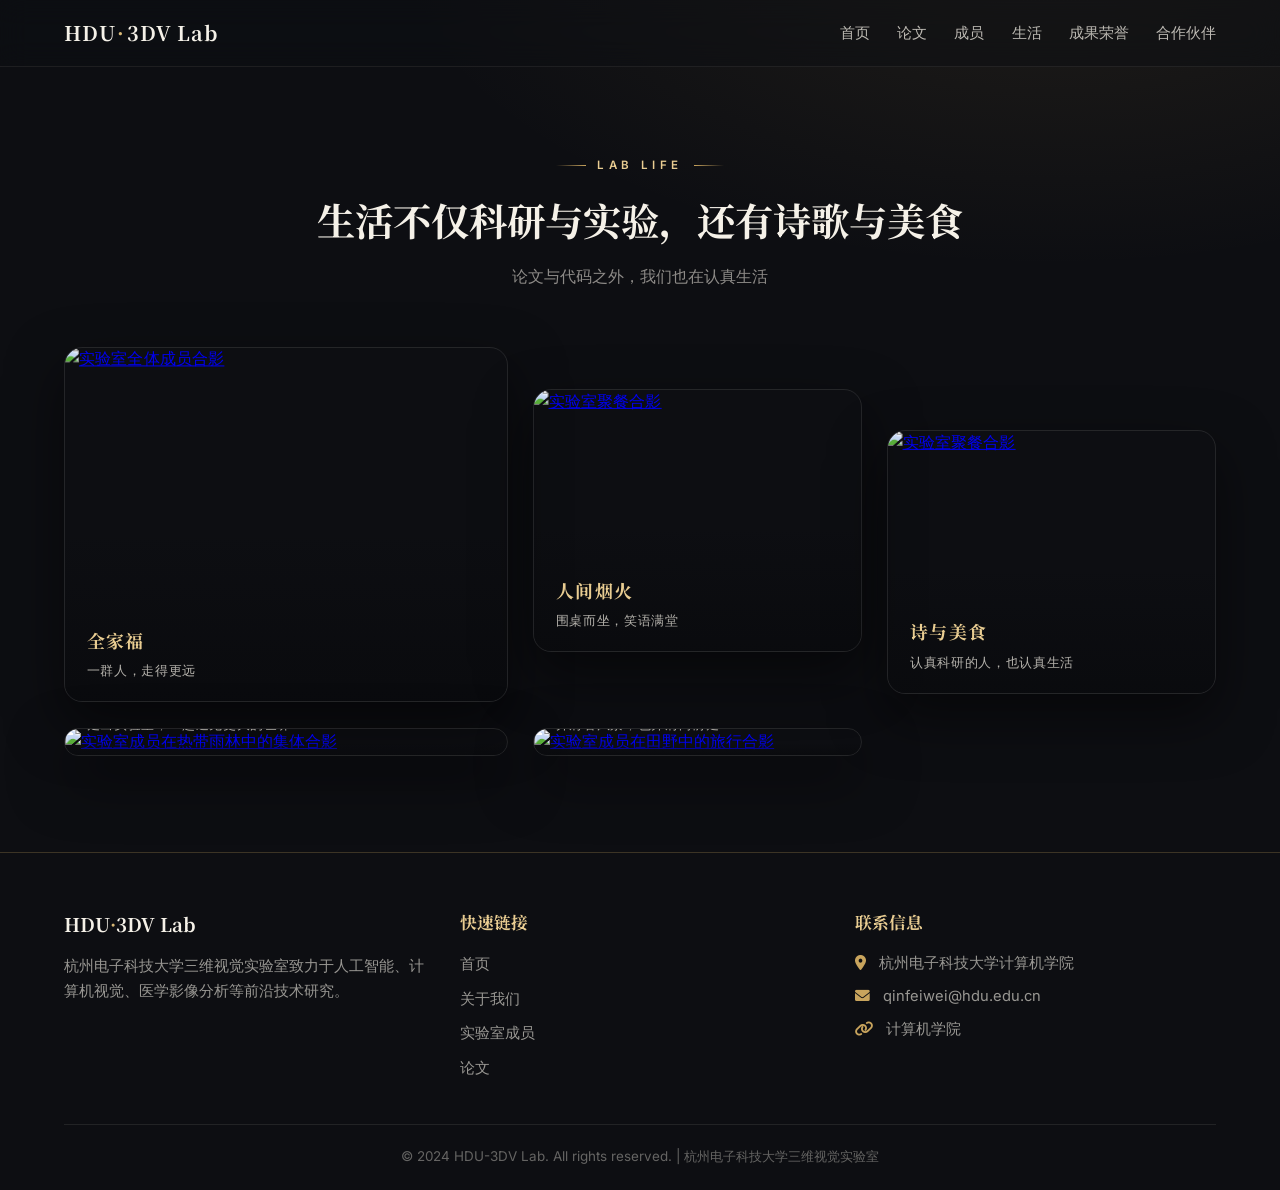
==== life.html @ 1fdaee03 "Size publication thumbnails naturally; bump CSS cache version Drop the fixed 8/5 box on pub figures " ====
<!DOCTYPE html>
<html lang="zh-CN">
<head>
    <meta charset="UTF-8">
    <meta name="viewport" content="width=device-width, initial-scale=1.0">
    <meta name="description" content="杭州电子科技大学三维视觉实验室（HDU-3DV Lab）：人工智能、计算机视觉、医学影像分析。">
    <title>实验室生活 | HDU-3DV Lab</title>
    <link rel="stylesheet" href="styles.css?v=20260928-1">
    <link rel="preconnect" href="https://fonts.googleapis.com">
    <link rel="preconnect" href="https://fonts.gstatic.com" crossorigin>
    <link href="https://fonts.googleapis.com/css2?family=Inter:wght@300;400;500;600;700&family=Noto+Serif+SC:wght@500;600;700;900&display=swap" rel="stylesheet">
    <link rel="stylesheet" href="https://cdnjs.cloudflare.com/ajax/libs/font-awesome/6.0.0/css/all.min.css">
</head>
<body>
    <!-- Navigation -->
    <nav class="navbar">
        <div class="nav-container">
            <div class="nav-logo">
                <h2>HDU<em>·</em>3DV Lab</h2>
            </div>
            <ul class="nav-menu">
                <li class="nav-item"><a href="index.html" class="nav-link">首页</a></li>
                <li class="nav-item"><a href="publications.html" class="nav-link">论文</a></li>
                <li class="nav-item"><a href="members.html" class="nav-link">成员</a></li>
                <li class="nav-item"><a href="life.html" class="nav-link">生活</a></li>
                <li class="nav-item"><a href="achievements.html" class="nav-link">成果荣誉</a></li>
                <li class="nav-item"><a href="collaborations.html" class="nav-link">合作伙伴</a></li>
            </ul>
            <div class="hamburger">
                <span class="bar"></span>
                <span class="bar"></span>
                <span class="bar"></span>
            </div>
        </div>
    </nav>

    <!-- Lab Life Section -->
    <section id="life" class="life page-top">
        <div class="container">
            <div class="section-header">
                <span class="kicker">Lab Life</span>
                <h2>生活不仅科研与实验，还有诗歌与美食</h2>
                <p>论文与代码之外，我们也在认真生活</p>
            </div>
            <div class="life-gallery">
                <figure class="life-photo life-photo--main reveal-item">
                    <a class="life-photo-link" href="images/life-group.jpg" data-life-photo><img src="images/life-group.jpg" alt="实验室全体成员合影"></a>
                    <figcaption>
                        <span>全家福</span>
                        <em>一群人，走得更远</em>
                    </figcaption>
                </figure>
                <figure class="life-photo reveal-item">
                    <a class="life-photo-link" href="images/life-dinner-round.jpg" data-life-photo><img src="images/life-dinner-round.jpg" alt="实验室聚餐合影"></a>
                    <figcaption>
                        <span>人间烟火</span>
                        <em>围桌而坐，笑语满堂</em>
                    </figcaption>
                </figure>
                <figure class="life-photo reveal-item">
                    <a class="life-photo-link" href="images/life-dinner-long.jpg" data-life-photo><img src="images/life-dinner-long.jpg" alt="实验室聚餐合影"></a>
                    <figcaption>
                        <span>诗与美食</span>
                        <em>认真科研的人，也认真生活</em>
                    </figcaption>
                </figure>
                <figure class="life-photo life-photo--uncropped reveal-item">
                    <a class="life-photo-link" href="assets/life/rainforest-group.png?v=2" data-life-photo><img src="assets/life/rainforest-group.png?v=2" alt="实验室成员在热带雨林中的集体合影" loading="lazy" decoding="async" width="603" height="403"></a>
                    <figcaption>
                        <span>山野同行</span>
                        <em>走出实验室，一起遇见更大的世界</em>
                    </figcaption>
                </figure>
                <figure class="life-photo life-photo--uncropped reveal-item">
                    <a class="life-photo-link" href="assets/life/village-field-group.png" data-life-photo><img src="assets/life/village-field-group.png" alt="实验室成员在田野中的旅行合影" loading="lazy" decoding="async" width="651" height="434"></a>
                    <figcaption>
                        <span>田野留影</span>
                        <em>并肩看风景，也并肩向前走</em>
                    </figcaption>
                </figure>
            </div>
        </div>
    </section>

    <div class="members-photo-dialog" role="dialog" aria-modal="true" aria-hidden="true" aria-label="生活照片放大预览">
        <button class="members-photo-close" type="button" aria-label="关闭照片">&times;</button>
        <figure class="members-photo-stage">
            <img alt="">
            <figcaption class="members-photo-caption"></figcaption>
        </figure>
    </div>

    <!-- Footer -->
    <footer class="footer">
        <div class="container">
            <div class="footer-content">
                <div class="footer-section">
                    <h3>HDU<em>·</em>3DV Lab</h3>
                    <p>杭州电子科技大学三维视觉实验室致力于人工智能、计算机视觉、医学影像分析等前沿技术研究。</p>
                </div>
                <div class="footer-section">
                    <h4>快速链接</h4>
                    <ul>
                        <li><a href="index.html">首页</a></li>
                        <li><a href="index.html#about">关于我们</a></li>
                        <li><a href="members.html">实验室成员</a></li>
                        <li><a href="publications.html">论文</a></li>
                    </ul>
                </div>
                <div class="footer-section">
                    <h4>联系信息</h4>
                    <p><i class="fas fa-map-marker-alt"></i> 杭州电子科技大学计算机学院</p>
                    <p><i class="fas fa-envelope"></i> qinfeiwei@hdu.edu.cn</p>
                    <p><i class="fas fa-link"></i> <a href="https://computer.hdu.edu.cn/main.htm" target="_blank">计算机学院</a></p>
                </div>
            </div>
            <div class="footer-bottom">
                <p>&copy; 2024 HDU-3DV Lab. All rights reserved. | 杭州电子科技大学三维视觉实验室</p>
            </div>
        </div>
    </footer>

    <script src="script.js?v=20260924-1"></script>
</body>
</html>
---- styles.css ----
/* ============================================================
   HDU-3DV Lab — Ink & Gold design system
   Palette derived from the lab's award plaque photo:
   deep ink background + warm gold accent + ivory text.
   ============================================================ */

:root {
    --ink: #0d0e12;
    --ink-2: #14151b;
    --ink-3: #1c1d25;
    --paper: #f7f4ee;
    --card: #ffffff;
    --gold: #c8a45d;
    --gold-2: #e9cd92;
    --gold-deep: #a07f42;
    --gold-tint: rgba(200, 164, 93, 0.12);
    --ivory: #f5f1e8;
    --text: #26262e;
    --text-2: #4c4c56;
    --muted: #86868f;
    --serif: 'Noto Serif SC', 'Songti SC', 'STSong', 'SimSun', serif;
    --sans: 'Inter', 'PingFang SC', 'Hiragino Sans GB', 'Microsoft YaHei', sans-serif;
    --shadow-sm: 0 2px 12px rgba(20, 21, 27, 0.06);
    --shadow-md: 0 14px 36px rgba(20, 21, 27, 0.12);
    --nav-h: 76px;
    --radius: 16px;
}

/* Reset and Base Styles */
* {
    margin: 0;
    padding: 0;
    box-sizing: border-box;
}

html {
    scroll-behavior: smooth;
    scroll-padding-top: calc(var(--nav-h) + 16px);
}

body {
    font-family: var(--sans);
    line-height: 1.6;
    color: var(--text);
    background: var(--card);
    overflow-x: hidden;
    -webkit-font-smoothing: antialiased;
}

::selection {
    background: rgba(200, 164, 93, 0.35);
    color: var(--ink);
}

::-webkit-scrollbar {
    width: 10px;
}

::-webkit-scrollbar-track {
    background: var(--ink-2);
}

::-webkit-scrollbar-thumb {
    background: linear-gradient(180deg, var(--gold), var(--gold-deep));
    border-radius: 6px;
}

.container {
    max-width: 1200px;
    margin: 0 auto;
    padding: 0 24px;
}

/* ============================================================
   Loading Animation — bouncing wireframe cube + shimmering wordmark
   ============================================================ */
.loader {
    position: fixed;
    inset: 0;
    z-index: 9999;
    background: radial-gradient(900px 520px at 50% 32%, #191a21 0%, var(--ink) 70%);
    display: flex;
    align-items: center;
    justify-content: center;
    transition: opacity 0.7s ease, visibility 0.7s ease;
}

.loader.done {
    opacity: 0;
    visibility: hidden;
}

.loader-inner {
    display: flex;
    flex-direction: column;
    align-items: center;
    gap: 1.4rem;
}

.loader-stage {
    position: relative;
    width: 150px;
    height: 150px;
    display: flex;
    flex-direction: column;
    align-items: center;
    justify-content: flex-start;
}

.loader-cube-wrap {
    position: relative;
    width: 90px;
    height: 90px;
    margin-top: 8px;
    perspective: 560px;
    animation: cube-bounce 1.8s cubic-bezier(0.45, 0, 0.55, 1) infinite;
}

.loader-cube {
    position: absolute;
    top: 50%;
    left: 50%;
    width: 52px;
    height: 52px;
    margin: -26px 0 0 -26px;
    transform-style: preserve-3d;
    animation: cube-spin 5s linear infinite;
}

.lc {
    position: absolute;
    inset: 0;
    border: 1.5px solid rgba(214, 180, 112, 0.9);
    background: rgba(200, 164, 93, 0.05);
    box-shadow: inset 0 0 16px rgba(200, 164, 93, 0.12);
}

.lc-f { transform: translateZ(26px); }
.lc-b { transform: rotateY(180deg) translateZ(26px); }
.lc-l { transform: rotateY(-90deg) translateZ(26px); }
.lc-r { transform: rotateY(90deg) translateZ(26px); }
.lc-t { transform: rotateX(90deg) translateZ(26px); }
.lc-d { transform: rotateX(-90deg) translateZ(26px); }

@keyframes cube-spin {
    from { transform: rotateX(-22deg) rotateY(0deg); }
    to   { transform: rotateX(-22deg) rotateY(360deg); }
}

@keyframes cube-bounce {
    0%, 100% { transform: translateY(0); }
    42%      { transform: translateY(-30px); }
    58%      { transform: translateY(0); }
    66%      { transform: translateY(0) scaleY(0.92) scaleX(1.06); }
    78%      { transform: translateY(-12px) scaleY(1); }
}

.loader-shadow {
    width: 56px;
    height: 10px;
    margin-top: 6px;
    border-radius: 50%;
    background: radial-gradient(rgba(0, 0, 0, 0.65), transparent 70%);
    animation: shadow-pulse 1.8s cubic-bezier(0.45, 0, 0.55, 1) infinite;
}

@keyframes shadow-pulse {
    0%, 100% { transform: scaleX(1); opacity: 0.85; }
    42%      { transform: scaleX(0.55); opacity: 0.4; }
    58%      { transform: scaleX(1); opacity: 0.85; }
}

/* Orbiting particles around the cube */
.loader-orbit {
    position: absolute;
    top: 50%;
    left: 50%;
    width: 0;
    height: 0;
}

.loader-orbit i {
    position: absolute;
    width: 5px;
    height: 5px;
    border-radius: 50%;
    background: var(--gold-2);
    box-shadow: 0 0 8px rgba(233, 205, 146, 0.9);
}

.orbit-a {
    animation: orbit-a 3.2s linear infinite;
}

.orbit-a i { top: -52px; left: -2.5px; }

.orbit-b {
    animation: orbit-b 4.4s linear infinite;
}

.orbit-b i { top: -2.5px; left: 52px; background: var(--gold); }

.orbit-c {
    animation: orbit-a 5.2s linear infinite reverse;
}

.orbit-c i { top: 52px; left: -2.5px; width: 4px; height: 4px; }

@keyframes orbit-a {
    from { transform: rotate(0deg); }
    to   { transform: rotate(360deg); }
}

@keyframes orbit-b {
    from { transform: rotate(120deg); }
    to   { transform: rotate(480deg); }
}

.loader-title {
    font-family: var(--serif);
    font-size: 1.1rem;
    font-weight: 700;
    letter-spacing: 0.42em;
    padding-left: 0.42em; /* optically center tracked text */
    background: linear-gradient(90deg, rgba(245, 241, 232, 0.35) 0%, var(--gold-2) 50%, rgba(245, 241, 232, 0.35) 100%);
    background-size: 220% 100%;
    -webkit-background-clip: text;
    background-clip: text;
    -webkit-text-fill-color: transparent;
    animation: word-shimmer 2.4s linear infinite;
}

@keyframes word-shimmer {
    from { background-position: 120% 0; }
    to   { background-position: -120% 0; }
}

.loader-sub {
    font-size: 0.72rem;
    letter-spacing: 0.32em;
    padding-left: 0.32em;
    color: rgba(245, 241, 232, 0.45);
}

.loader-bar {
    width: 210px;
    height: 2px;
    border-radius: 2px;
    background: rgba(245, 241, 232, 0.12);
    overflow: hidden;
}

.loader-bar span {
    display: block;
    height: 100%;
    width: 38%;
    border-radius: 2px;
    background: linear-gradient(90deg, var(--gold-deep), var(--gold-2));
    animation: load-slide 1.25s ease-in-out infinite;
}

@keyframes load-slide {
    0%   { transform: translateX(-120%); }
    100% { transform: translateX(340%); }
}

/* ============================================================
   Navigation
   ============================================================ */
.navbar {
    position: fixed;
    top: 0;
    width: 100%;
    background: rgba(13, 14, 18, 0.5);
    backdrop-filter: blur(14px);
    -webkit-backdrop-filter: blur(14px);
    border-bottom: 1px solid rgba(245, 241, 232, 0.07);
    z-index: 1000;
    padding: 1.05rem 0;
    transition: background 0.35s ease, box-shadow 0.35s ease, padding 0.35s ease;
}

.navbar.scrolled {
    background: rgba(13, 14, 18, 0.93);
    box-shadow: 0 8px 30px rgba(0, 0, 0, 0.35);
    padding: 0.75rem 0;
}

.nav-container {
    max-width: 1200px;
    margin: 0 auto;
    padding: 0 24px;
    display: flex;
    justify-content: space-between;
    align-items: center;
}

.nav-logo h2 {
    color: var(--ivory);
    font-family: var(--serif);
    font-weight: 700;
    font-size: 1.25rem;
    letter-spacing: 0.04em;
}

.nav-logo em {
    font-style: normal;
    background: linear-gradient(135deg, var(--gold-2), var(--gold));
    -webkit-background-clip: text;
    background-clip: text;
    -webkit-text-fill-color: transparent;
    padding: 0 2px;
}

.nav-menu {
    display: flex;
    list-style: none;
    gap: 1.7rem;
}

.nav-link {
    position: relative;
    text-decoration: none;
    color: rgba(245, 241, 232, 0.75);
    font-size: 0.92rem;
    font-weight: 500;
    transition: color 0.3s ease;
}

.nav-link::after {
    content: "";
    position: absolute;
    left: 50%;
    bottom: -6px;
    width: 0;
    height: 2px;
    border-radius: 2px;
    background: linear-gradient(90deg, var(--gold), var(--gold-2));
    transform: translateX(-50%);
    transition: width 0.3s ease;
}

.nav-link:hover,
.nav-link.active {
    color: var(--gold-2);
}

.nav-link:hover::after,
.nav-link.active::after {
    width: 100%;
}

.hamburger {
    display: none;
    flex-direction: column;
    cursor: pointer;
}

.bar {
    width: 25px;
    height: 2px;
    background: var(--ivory);
    margin: 4px 0;
    border-radius: 2px;
    transition: 0.3s;
}

/* ============================================================
   Hero
   ============================================================ */
.hero {
    position: relative;
    min-height: 100vh;
    display: flex;
    align-items: center;
    color: var(--ivory);
    background: var(--ink);
    overflow: hidden;
}

.hero-bg-wrap {
    position: absolute;
    inset: 0;
    z-index: 0;
}

.hero-bg {
    width: 100%;
    height: 100%;
    object-fit: cover;
    object-position: 74% center; /* keep the plaque as the visual anchor, right side */
    opacity: 0.9;
    transform: scale(1.06); /* headroom for the scroll parallax */
    will-change: transform;
}

.hero-shade {
    position: absolute;
    inset: 0;
    background:
        linear-gradient(90deg, var(--ink) 0%, rgba(13, 14, 18, 0.93) 26%, rgba(13, 14, 18, 0.58) 52%, rgba(13, 14, 18, 0.18) 76%, rgba(13, 14, 18, 0.5) 100%),
        linear-gradient(0deg, var(--ink) 0%, rgba(13, 14, 18, 0) 24%),
        linear-gradient(180deg, rgba(13, 14, 18, 0.55) 0%, rgba(13, 14, 18, 0) 18%);
}

.hero-particles {
    position: absolute;
    inset: 0;
    z-index: 1;
    pointer-events: none;
}

.hero-inner {
    position: relative;
    z-index: 2;
    width: 100%;
    max-width: 1200px;
    margin: 0 auto;
    padding: calc(var(--nav-h) + 3.5rem) 24px 7rem;
}

.hero-kicker {
    display: inline-flex;
    align-items: center;
    gap: 0.9rem;
    font-size: 0.8rem;
    letter-spacing: 0.3em;
    color: rgba(245, 241, 232, 0.62);
}

.hero-kicker::before {
    content: "";
    width: 44px;
    height: 1px;
    background: linear-gradient(90deg, var(--gold), transparent);
}

.hero-title {
    font-family: var(--serif);
    font-size: clamp(3rem, 7vw, 5.2rem);
    font-weight: 900;
    line-height: 1.06;
    margin: 1.4rem 0 0.9rem;
    letter-spacing: 0.01em;
}

.hero-title em {
    font-style: normal;
    padding: 0 0.5rem;
    background: linear-gradient(135deg, var(--gold-2) 10%, var(--gold) 55%, var(--gold-deep) 100%);
    -webkit-background-clip: text;
    background-clip: text;
    -webkit-text-fill-color: transparent;
}

.hero-title span {
    display: inline-block;
    margin-left: 0.35rem;
    font-weight: 500;
    font-size: 0.62em;
    color: rgba(245, 241, 232, 0.85);
}

.hero-subtitle {
    font-family: var(--serif);
    font-size: clamp(1.15rem, 2.4vw, 1.55rem);
    font-weight: 600;
    letter-spacing: 0.42em;
    color: rgba(245, 241, 232, 0.88);
    margin-bottom: 1.6rem;
}

.hero-description {
    max-width: 34rem;
    font-size: 1.02rem;
    font-weight: 300;
    color: rgba(245, 241, 232, 0.68);
    line-height: 1.9;
    margin-bottom: 2.6rem;
}

.hero-stats {
    display: flex;
    flex-wrap: wrap;
    gap: 2.4rem;
    margin-bottom: 2.8rem;
}

.hero-stat h3 {
    font-family: var(--serif);
    font-size: 2.3rem;
    font-weight: 700;
    line-height: 1.1;
    background: linear-gradient(135deg, var(--gold-2), var(--gold));
    -webkit-background-clip: text;
    background-clip: text;
    -webkit-text-fill-color: transparent;
}

.hero-stat p {
    font-size: 0.85rem;
    letter-spacing: 0.14em;
    color: rgba(245, 241, 232, 0.55);
    margin-top: 0.35rem;
}

.hero-stat + .hero-stat {
    border-left: 1px solid rgba(245, 241, 232, 0.14);
    padding-left: 2.4rem;
}

.hero-buttons {
    display: flex;
    flex-wrap: wrap;
    gap: 1rem;
}

.btn {
    padding: 13px 30px;
    border-radius: 999px;
    text-decoration: none;
    font-weight: 600;
    font-size: 0.95rem;
    letter-spacing: 0.06em;
    transition: transform 0.3s ease, box-shadow 0.3s ease, background 0.3s ease, border-color 0.3s ease, color 0.3s ease;
    display: inline-block;
}

.btn-primary {
    background: linear-gradient(135deg, var(--gold-2), var(--gold));
    color: #241a09;
    box-shadow: 0 10px 28px rgba(200, 164, 93, 0.35);
}

.btn-primary:hover {
    transform: translateY(-3px);
    box-shadow: 0 16px 36px rgba(200, 164, 93, 0.5);
}

.btn-secondary {
    background: rgba(245, 241, 232, 0.04);
    color: var(--ivory);
    border: 1px solid rgba(245, 241, 232, 0.35);
    backdrop-filter: blur(6px);
    -webkit-backdrop-filter: blur(6px);
}

.btn-secondary:hover {
    transform: translateY(-3px);
    border-color: var(--gold-2);
    color: var(--gold-2);
}

/* Scroll hint */
.scroll-hint {
    position: absolute;
    left: 50%;
    bottom: 2.2rem;
    transform: translateX(-50%);
    z-index: 2;
    display: flex;
    flex-direction: column;
    align-items: center;
    gap: 0.7rem;
    text-decoration: none;
}

.scroll-hint-text {
    font-size: 0.7rem;
    letter-spacing: 0.34em;
    padding-left: 0.34em;
    color: rgba(245, 241, 232, 0.5);
    transition: color 0.3s ease;
}

.scroll-hint:hover .scroll-hint-text {
    color: var(--gold-2);
}

.mouse {
    width: 22px;
    height: 34px;
    border: 1.5px solid rgba(245, 241, 232, 0.45);
    border-radius: 12px;
    display: flex;
    justify-content: center;
    padding-top: 6px;
}

.wheel {
    width: 3px;
    height: 7px;
    border-radius: 2px;
    background: var(--gold-2);
    animation: wheel-drop 1.7s ease infinite;
}

@keyframes wheel-drop {
    0%   { transform: translateY(0); opacity: 1; }
    70%  { transform: translateY(11px); opacity: 0; }
    100% { transform: translateY(0); opacity: 0; }
}

/* Hero entrance — plays once the loader finishes (body.is-ready) */
.hero-content > *,
.scroll-hint {
    opacity: 0;
    transform: translateY(26px);
}

body.is-ready .hero-content > * {
    animation: hero-rise 0.9s cubic-bezier(0.2, 0.7, 0.2, 1) forwards;
}

body.is-ready .hero-content > *:nth-child(1) { animation-delay: 0.10s; }
body.is-ready .hero-content > *:nth-child(2) { animation-delay: 0.22s; }
body.is-ready .hero-content > *:nth-child(3) { animation-delay: 0.34s; }
body.is-ready .hero-content > *:nth-child(4) { animation-delay: 0.46s; }
body.is-ready .hero-content > *:nth-child(5) { animation-delay: 0.58s; }
body.is-ready .hero-content > *:nth-child(6) { animation-delay: 0.70s; }

body.is-ready .scroll-hint {
    animation: hero-rise 1s cubic-bezier(0.2, 0.7, 0.2, 1) 1.1s forwards;
}

@keyframes hero-rise {
    to { opacity: 1; transform: translateY(0); }
}

/* ============================================================
   Sections — shared
   ============================================================ */
section {
    padding: 6rem 0;
    position: relative;
}

.section-header {
    text-align: center;
    margin-bottom: 3.6rem;
}

.kicker {
    display: inline-flex;
    align-items: center;
    gap: 0.7rem;
    font-size: 0.72rem;
    font-weight: 600;
    letter-spacing: 0.38em;
    text-transform: uppercase;
    color: var(--gold-deep);
}

.kicker::before,
.kicker::after {
    content: "";
    width: 30px;
    height: 1px;
    background: linear-gradient(90deg, transparent, var(--gold));
}

.kicker::after {
    background: linear-gradient(90deg, var(--gold), transparent);
}

.section-header h2 {
    font-family: var(--serif);
    font-size: clamp(1.8rem, 3.6vw, 2.5rem);
    font-weight: 700;
    color: var(--text);
    margin: 0.9rem 0 0.8rem;
}

.section-header p {
    font-size: 1.02rem;
    color: var(--muted);
}

/* Light-section rhythm */
.about { background: var(--paper); }
.news { background: var(--paper); }
.publications { background: var(--paper); }
.achievements { background: var(--card); }
.collaborations { background: var(--paper); }
.contact { background: var(--card); }
.members-page { background: var(--paper); }

/* Sub-pages start directly below the fixed navbar (no hero to absorb it) */
.page-top {
    padding-top: calc(var(--nav-h) + 4.5rem);
}

/* ============================================================
   Members — advisor, academic roles, then cohorts
   ============================================================ */
.members-page {
    padding-bottom: 7rem;
}

.members-intro {
    margin-bottom: 4.7rem;
}

.members-intro h1 {
    font-family: var(--serif);
    font-size: clamp(2.3rem, 5vw, 3.5rem);
    font-weight: 700;
    margin: 0.9rem 0 0.8rem;
}

.members-intro p {
    color: var(--text-2);
}

.members-group + .members-group {
    margin-top: 5.6rem;
}

.members-group {
    padding: 0;
}

.members-heading {
    display: flex;
    align-items: baseline;
    gap: 1.2rem;
    margin-bottom: 1.7rem;
    border-bottom: 1px solid rgba(160, 127, 66, 0.27);
    padding-bottom: 1rem;
}

.members-year-label {
    color: var(--gold-deep);
    font-size: 0.72rem;
    font-weight: 700;
    letter-spacing: 0.17em;
}

.members-heading h2 {
    font-family: var(--serif);
    font-size: clamp(2rem, 3vw, 2.4rem);
    font-weight: 700;
}

.members-subheading {
    margin: 2.4rem 0 1.3rem;
    color: var(--gold-deep);
    font-family: var(--serif);
    font-size: clamp(1.35rem, 2vw, 1.65rem);
    font-weight: 700;
}

.members-advisor {
    position: relative;
    display: grid;
    grid-template-columns: minmax(260px, 32%) minmax(0, 1fr);
    align-items: stretch;
    min-height: 380px;
    overflow: hidden;
    border-radius: var(--radius);
    background: var(--ink-2);
    color: var(--ivory);
    box-shadow: var(--shadow-md);
}

.member-photo {
    position: relative;
    display: block;
    overflow: hidden;
    background: #e8dfcf;
    cursor: zoom-in;
}

.member-photo img {
    display: block;
    width: 100%;
    height: 100%;
    object-fit: cover;
}

.members-advisor > .member-photo {
    min-height: 380px;
    border-right: 1px solid rgba(245, 241, 232, 0.09);
}

.members-advisor > .member-photo img {
    position: absolute;
    inset: 0;
    object-position: center 44%;
}

.members-advisor-content {
    position: relative;
    z-index: 1;
    align-self: center;
    padding: 2.2rem clamp(2rem, 4vw, 3.5rem);
}

.members-role {
    display: block;
    color: var(--gold-deep);
    font-size: 0.75rem;
    font-weight: 700;
    letter-spacing: 0.08em;
}

.members-advisor .members-role {
    color: var(--gold-2);
}

.members-advisor h3 {
    margin: 0.7rem 0 1rem;
    color: var(--ivory);
    font-family: var(--serif);
    font-size: 2rem;
}

.members-advisor p {
    max-width: 780px;
    margin-bottom: 1.5rem;
    color: rgba(245, 241, 232, 0.8);
    line-height: 1.8;
}

.members-advisor-mark {
    position: absolute;
    right: -0.06em;
    bottom: -0.4em;
    color: rgba(200, 164, 93, 0.07);
    font-size: clamp(9rem, 22vw, 20rem);
    font-weight: 700;
    line-height: 1;
    pointer-events: none;
}

.members-advisor .members-contact {
    color: var(--gold-2);
}

.members-grid {
    display: grid;
    grid-template-columns: repeat(2, minmax(0, 1fr));
    gap: 1.2rem;
}

.members-card {
    display: grid;
    grid-template-columns: 148px minmax(0, 1fr);
    min-height: 188px;
    overflow: hidden;
    border: 1px solid rgba(20, 21, 27, 0.07);
    border-radius: var(--radius);
    background: var(--card);
    box-shadow: var(--shadow-sm);
    transition: transform 0.3s ease, box-shadow 0.3s ease, border-color 0.3s ease;
}

.members-card:hover {
    transform: translateY(-4px);
    border-color: rgba(200, 164, 93, 0.48);
    box-shadow: var(--shadow-md);
}

.members-card > .member-photo {
    height: 100%;
    min-height: 188px;
}

.members-card > .member-photo img {
    object-position: center 35%;
}

.member-photo:focus-visible {
    outline: 4px solid var(--gold);
    outline-offset: -4px;
}

.members-card-info {
    display: flex;
    min-width: 0;
    flex-direction: column;
    align-items: flex-start;
    padding: 1.15rem 1.4rem;
}

.members-card h4 {
    margin: 0.25rem 0 0.4rem;
    color: var(--text);
    font-family: var(--serif);
    font-size: 1.3rem;
}

.members-motto {
    margin-bottom: 0.7rem;
    color: #6f6048;
    font-family: var(--serif);
    font-size: 0.92rem;
    font-style: italic;
    font-weight: 500;
    line-height: 1.7;
    letter-spacing: 0.035em;
}

.members-contact,
.members-profile {
    max-width: 100%;
    color: var(--gold-deep);
    font-size: 0.82rem;
    line-height: 1.5;
    overflow-wrap: anywhere;
    text-decoration: none;
    transition: color 0.2s ease;
}

.members-contact:hover,
.members-profile:hover {
    color: var(--text);
    text-decoration: underline;
}

.members-profile {
    margin-top: 0.4rem;
    font-weight: 600;
}

.members-photo-dialog {
    position: fixed;
    inset: 0;
    z-index: 1500;
    display: flex;
    align-items: center;
    justify-content: center;
    padding: min(5vw, 3rem);
    background: rgba(10, 11, 15, 0.9);
    color: var(--ivory);
    opacity: 0;
    visibility: hidden;
    pointer-events: none;
    transition: opacity 0.25s ease, visibility 0.25s ease;
}

.members-photo-dialog.open {
    opacity: 1;
    visibility: visible;
    pointer-events: auto;
}

.members-photo-stage {
    display: grid;
    justify-items: center;
    gap: 0.8rem;
    max-width: min(92vw, 1000px);
    max-height: 90vh;
    margin: 0;
}

.members-photo-stage img {
    display: block;
    max-width: 100%;
    max-height: calc(90vh - 3.5rem);
    object-fit: contain;
    border: 1px solid rgba(200, 164, 93, 0.35);
    border-radius: var(--radius);
    background: var(--ink-2);
    box-shadow: 0 30px 90px rgba(0, 0, 0, 0.55);
}

.members-photo-caption {
    font-size: 1.1rem;
    font-weight: 600;
}

.members-photo-close {
    position: absolute;
    top: 0.7rem;
    right: 0.7rem;
    display: grid;
    place-items: center;
    width: 2.5rem;
    height: 2.5rem;
    border: 0;
    border-radius: 50%;
    background: rgba(13, 14, 18, 0.84);
    color: white;
    font-size: 1.7rem;
    cursor: pointer;
}

.members-photo-close:focus-visible {
    outline: 3px solid var(--gold);
}

/* ============================================================
   About
   ============================================================ */
.about-content {
    max-width: 900px;
    margin: 0 auto;
}

.about-text h3 {
    font-family: var(--serif);
    font-size: 1.7rem;
    margin-bottom: 1.2rem;
    color: var(--text);
}

.about-text p {
    margin-bottom: 1.4rem;
    color: var(--text-2);
    line-height: 1.9;
}

.about-team {
    margin-top: 4.5rem;
    padding-top: 3.5rem;
    border-top: 1px solid rgba(160, 127, 66, 0.25);
}

.about-team-heading {
    margin-bottom: 2rem;
}

.about-team-heading .kicker {
    display: block;
    margin-bottom: 0.65rem;
}

.about-team-heading h3 {
    font-family: var(--serif);
    font-size: clamp(1.9rem, 3vw, 2.5rem);
    color: var(--text);
}

/* ============================================================
   Team
   ============================================================ */
.team-grid {
    display: grid;
    grid-template-columns: repeat(auto-fit, minmax(300px, 1fr));
    gap: 2rem;
    align-items: start; /* cards keep natural height when one accordion is open */
}

.team-member {
    background: var(--card);
    border-radius: var(--radius);
    padding: 2.2rem;
    border: 1px solid rgba(20, 21, 27, 0.06);
    box-shadow: var(--shadow-sm);
    transition: transform 0.35s ease, box-shadow 0.35s ease, border-color 0.35s ease;
}

.team-member:hover {
    transform: translateY(-6px);
    box-shadow: var(--shadow-md);
    border-color: rgba(200, 164, 93, 0.45);
}

.member-image {
    width: 96px;
    height: 96px;
    background: linear-gradient(135deg, #efe6d2, #d9c193);
    border-radius: 50%;
    display: flex;
    align-items: center;
    justify-content: center;
    margin-bottom: 1.2rem;
    overflow: hidden;
    border: 2px solid rgba(200, 164, 93, 0.4);
}

.featured-member {
    border: 1px solid rgba(200, 164, 93, 0.55);
    position: relative;
}

.professor-photo {
    width: 118px;
    height: 118px;
    background: linear-gradient(135deg, #efe6d2, #d9c193);
}

.professor-img {
    width: 100%;
    height: 100%;
    object-fit: cover;
    object-position: center top;
    border-radius: 50%;
    transition: transform 0.3s ease;
}

.professor-img:hover {
    transform: scale(1.05);
}

.member-info h3 {
    font-family: var(--serif);
    font-size: 1.35rem;
    margin-bottom: 0.45rem;
    color: var(--text);
}

.position {
    color: var(--gold-deep);
    font-weight: 600;
    margin-bottom: 1rem;
}

.description {
    color: var(--text-2);
    font-size: 0.93rem;
    line-height: 1.75;
    margin-bottom: 1.2rem;
}

/* ============================================================
   Team member details — dialog overlay (no inline vertical unfold)
   ============================================================ */
.member-toggle {
    margin-top: 1.4rem;
    display: inline-flex;
    align-items: center;
    gap: 0.5rem;
    padding: 0.5rem 1.3rem;
    border: 1px solid rgba(200, 164, 93, 0.45);
    border-radius: 999px;
    background: var(--gold-tint);
    color: #85662f;
    font-size: 0.85rem;
    font-weight: 700;
    letter-spacing: 0.06em;
    font-family: var(--sans);
    cursor: pointer;
    transition: background 0.3s ease, border-color 0.3s ease;
}

.member-toggle::after {
    content: "↗";
    font-size: 0.8rem;
}

.member-toggle:hover {
    background: rgba(200, 164, 93, 0.2);
}

/* inline holder stays empty — its content is moved into the modal while open */
.member-detail {
    display: none;
}

body.modal-open {
    overflow: hidden;
}

/* ============================================================
   Recent News
   ============================================================ */
.news-list {
    max-width: 980px;
    margin: 0 auto;
    border-top: 1px solid rgba(20, 21, 27, 0.1);
    transition: opacity 0.18s ease, transform 0.18s ease;
}

.news-list.is-changing {
    opacity: 0;
    transform: translateY(8px);
}

.news-item {
    display: grid;
    grid-template-columns: 148px 1fr;
    gap: 2.4rem;
    position: relative;
    padding: 1.65rem 1.15rem 1.7rem 0;
    border-bottom: 1px solid rgba(20, 21, 27, 0.1);
    transition: background 0.3s ease, padding-left 0.3s ease;
}

.news-item[hidden] {
    display: none;
}

.news-item::before {
    content: "";
    position: absolute;
    top: 2.25rem;
    left: 145px;
    width: 7px;
    height: 7px;
    border-radius: 50%;
    background: var(--gold);
    box-shadow: 0 0 0 5px var(--paper);
    transform: translateX(-50%);
}

.news-item:hover {
    padding-left: 0.85rem;
    background: rgba(200, 164, 93, 0.08);
}

.news-date {
    display: flex;
    flex-direction: column;
    gap: 0.38rem;
    color: var(--gold-deep);
    font-family: var(--serif);
    font-size: 1rem;
    font-weight: 700;
    line-height: 1.35;
    letter-spacing: 0.02em;
}

.news-date span {
    color: var(--muted);
    font-family: var(--sans);
    font-size: 0.65rem;
    font-weight: 700;
    letter-spacing: 0.16em;
}

.news-content {
    padding-left: 0.9rem;
}

.news-content h3 {
    max-width: 760px;
    margin-bottom: 0.42rem;
    color: var(--text);
    font-family: var(--serif);
    font-size: 1.16rem;
    font-weight: 700;
    line-height: 1.55;
}

.news-content p {
    max-width: 760px;
    color: var(--text-2);
    font-size: 0.92rem;
    line-height: 1.7;
}

.news-pagination {
    max-width: 980px;
    margin: 2.25rem auto 0;
    display: flex;
    align-items: center;
    justify-content: center;
    gap: 0.7rem;
}

.news-pagination[hidden] {
    display: none;
}

.news-page-nav,
.news-page-number {
    min-width: 42px;
    height: 42px;
    border: 1px solid rgba(200, 164, 93, 0.38);
    border-radius: 999px;
    background: rgba(255, 255, 255, 0.72);
    color: var(--text-2);
    font-family: var(--sans);
    font-size: 0.84rem;
    font-weight: 600;
    cursor: pointer;
    transition: color 0.25s ease, background 0.25s ease, border-color 0.25s ease, transform 0.25s ease;
}

.news-page-nav {
    display: inline-flex;
    align-items: center;
    justify-content: center;
    gap: 0.55rem;
    padding: 0 1.15rem;
}

.news-page-numbers {
    display: flex;
    align-items: center;
    gap: 0.5rem;
}

.news-page-nav:hover:not(:disabled),
.news-page-number:hover,
.news-page-number.is-active {
    border-color: var(--gold);
    background: linear-gradient(135deg, var(--gold-2), var(--gold));
    color: #241a09;
    transform: translateY(-2px);
}

.news-page-number.is-active {
    box-shadow: 0 5px 16px rgba(160, 127, 66, 0.2);
}

.news-page-nav:disabled {
    cursor: not-allowed;
    opacity: 0.38;
}

.news-page-status {
    position: absolute;
    width: 1px;
    height: 1px;
    padding: 0;
    margin: -1px;
    overflow: hidden;
    clip: rect(0, 0, 0, 0);
    white-space: nowrap;
    border: 0;
}

.detail-modal {
    position: fixed;
    inset: 0;
    z-index: 1200;
    display: flex;
    align-items: center;
    justify-content: center;
    padding: 2rem 1.2rem;
    opacity: 0;
    visibility: hidden;
    transition: opacity 0.35s ease, visibility 0.35s ease;
}

.detail-modal.open {
    opacity: 1;
    visibility: visible;
}

.detail-modal-backdrop {
    position: absolute;
    inset: 0;
    background: rgba(9, 10, 13, 0.62);
    backdrop-filter: blur(8px);
    -webkit-backdrop-filter: blur(8px);
}

.detail-modal-card {
    position: relative;
    width: min(760px, 100%);
    max-height: min(84vh, 880px);
    overflow-y: auto;
    background: var(--card);
    border: 1px solid rgba(200, 164, 93, 0.4);
    border-radius: 20px;
    padding: 2.3rem 2.4rem 2rem;
    box-shadow: 0 40px 90px rgba(0, 0, 0, 0.45);
    transform: translateY(28px) scale(0.96);
    opacity: 0;
    transition: transform 0.55s cubic-bezier(0.2, 0.7, 0.2, 1), opacity 0.4s ease;
}

.detail-modal.open .detail-modal-card {
    transform: none;
    opacity: 1;
}

.detail-modal-close {
    position: absolute;
    top: 16px;
    right: 16px;
    width: 40px;
    height: 40px;
    border-radius: 50%;
    border: 1px solid rgba(200, 164, 93, 0.45);
    background: var(--paper);
    color: #85662f;
    cursor: pointer;
    font-size: 0.95rem;
    transition: background 0.3s ease, transform 0.3s ease;
}

.detail-modal-close:hover {
    background: var(--gold-tint);
    transform: rotate(90deg);
}

.detail-modal-title {
    font-family: var(--serif);
    font-size: 1.55rem;
    color: var(--text);
    margin-bottom: 0.15rem;
    padding-right: 3rem;
}

.detail-modal-sub {
    color: var(--gold-deep);
    font-weight: 600;
    font-size: 0.92rem;
    margin-bottom: 1.5rem;
    padding-right: 3rem;
}

/* sections cascade in as the dialog lands */
.detail-modal .detail-section {
    opacity: 0;
    transform: translateY(16px);
}

.detail-modal.open .detail-section {
    animation: section-in 0.55s cubic-bezier(0.2, 0.7, 0.2, 1) forwards;
}

.detail-modal.open .detail-section:nth-child(1) { animation-delay: 0.12s; }
.detail-modal.open .detail-section:nth-child(2) { animation-delay: 0.18s; }
.detail-modal.open .detail-section:nth-child(3) { animation-delay: 0.24s; }
.detail-modal.open .detail-section:nth-child(4) { animation-delay: 0.30s; }
.detail-modal.open .detail-section:nth-child(5) { animation-delay: 0.36s; }
.detail-modal.open .detail-section:nth-child(6) { animation-delay: 0.42s; }

@keyframes section-in {
    to { opacity: 1; transform: translateY(0); }
}

.detail-content {
    display: grid;
    grid-template-columns: 1fr;
    gap: 1.1rem;
    padding-top: 1.3rem;
}

.detail-section {
    background: var(--paper);
    padding: 1.25rem 1.35rem;
    border-radius: 12px;
    border: 1px solid rgba(200, 164, 93, 0.25);
}

.detail-section h4 {
    display: flex;
    align-items: center;
    gap: 0.55rem;
    font-size: 1.12rem;
    color: var(--text);
    margin-bottom: 1rem;
    padding-bottom: 0.6rem;
    border-bottom: 1px solid rgba(200, 164, 93, 0.3);
}

.detail-section i {
    color: var(--gold-deep);
    font-size: 1.05rem;
}

.detail-section ul {
    list-style: none;
    padding: 0;
}

.detail-section li {
    padding: 0.45rem 0;
    color: var(--text-2);
    font-size: 0.92rem;
    position: relative;
    padding-left: 1.4rem;
}

.detail-section li::before {
    content: "◆";
    color: var(--gold);
    font-size: 0.6rem;
    position: absolute;
    left: 0;
    top: 0.72rem;
}

.detail-section li:hover {
    color: var(--text);
    background: rgba(200, 164, 93, 0.07);
    padding-left: 1.7rem;
    border-radius: 6px;
    transition: all 0.3s ease;
}

/* ============================================================
   Publications — SMART-X style (framework figure left, info right)
   ============================================================ */
.publications .section-header {
    margin-bottom: 2.6rem;
}

.pub-year-group {
    margin-bottom: 2.6rem;
}

.pub-year {
    display: flex;
    align-items: center;
    gap: 0.9rem;
    font-family: var(--serif);
    font-size: 2rem;
    font-weight: 900;
    background: linear-gradient(135deg, var(--gold-2), var(--gold-deep));
    -webkit-background-clip: text;
    background-clip: text;
    -webkit-text-fill-color: transparent;
    margin-bottom: 1.3rem;
}

.pub-year span {
    font-family: var(--sans);
    font-size: 0.78rem;
    font-weight: 600;
    letter-spacing: 0.12em;
    color: var(--muted);
    -webkit-text-fill-color: var(--muted);
}

.pub-year::after {
    content: "";
    flex: 1;
    height: 1px;
    background: linear-gradient(90deg, rgba(200, 164, 93, 0.5), transparent);
}

.pub-list {
    display: flex;
    flex-direction: column;
    gap: 1.1rem;
}

.pub-item {
    display: grid;
    grid-template-columns: 210px 1fr;
    align-items: center;
    gap: 1.4rem;
    background: var(--card);
    border: 1px solid rgba(20, 21, 27, 0.06);
    border-radius: var(--radius);
    padding: 1.15rem;
    box-shadow: var(--shadow-sm);
    transition: transform 0.3s ease, box-shadow 0.3s ease, border-color 0.3s ease;
}

.pub-item:hover {
    transform: translateY(-3px);
    box-shadow: var(--shadow-md);
    border-color: rgba(200, 164, 93, 0.4);
}

.pub-figure {
    display: block;
    position: relative;
    width: 100%;
    /* button reset (figure is a zoom trigger now) */
    padding: 0;
    font: inherit;
    text-align: inherit;
    appearance: none;
    -webkit-appearance: none;
    cursor: zoom-in;
    border-radius: 10px;
    overflow: hidden;
    border: 1px solid rgba(200, 164, 93, 0.25);
    background: #17202a;
}

.pub-figure:focus-visible {
    outline: 2px solid var(--gold);
    outline-offset: 2px;
}

.pub-figure.is-placeholder {
    cursor: default;
    opacity: 1;
}

/* no-figure cards keep a fixed skeleton box so the scan-art stays
   visible (real images size themselves naturally) */
.pub-figure.is-placeholder img {
    aspect-ratio: 8 / 5;
}

.pub-scan-art {
    position: absolute;
    inset: 0;
    z-index: 2;
    display: flex;
    align-items: center;
    justify-content: center;
    gap: 8%;
    pointer-events: none;
    background:
        linear-gradient(90deg, transparent 16%, rgba(114, 198, 190, 0.45) 16%, rgba(114, 198, 190, 0.45) 84%, transparent 84%) center 50% / 100% 1px no-repeat,
        repeating-linear-gradient(0deg, transparent 0 19px, rgba(232, 243, 236, 0.045) 20px),
        repeating-linear-gradient(90deg, transparent 0 19px, rgba(232, 243, 236, 0.045) 20px);
    transition: opacity 0.3s ease, visibility 0.3s ease;
}

.pub-scan-node {
    position: relative;
    width: 19%;
    height: 30%;
    border: 1px solid rgba(114, 198, 190, 0.7);
    border-radius: 4px;
    background:
        linear-gradient(90deg, #86d5c0 0 64%, transparent 64%) 50% 38% / 62% 2px no-repeat,
        linear-gradient(90deg, #c8a45d 0 80%, transparent 80%) 50% 58% / 62% 2px no-repeat,
        rgba(21, 42, 50, 0.95);
    box-shadow: 0 0 15px rgba(114, 198, 190, 0.18);
    animation: pub-scan-glow 2.4s ease-in-out infinite;
}

.pub-scan-node:nth-child(2) {
    border-color: rgba(200, 164, 93, 0.75);
    animation-delay: 0.45s;
}

.pub-scan-node:nth-child(3) {
    animation-delay: 0.9s;
}

.pub-scan-art::before {
    content: "";
    position: absolute;
    top: calc(50% - 4px);
    left: 16%;
    width: 8px;
    height: 8px;
    border-radius: 50%;
    background: #d7eadc;
    box-shadow: 0 0 12px #86d5c0;
    animation: pub-scan-travel 2.4s ease-in-out infinite;
}

@keyframes pub-scan-glow {
    0%, 100% { opacity: 0.5; box-shadow: 0 0 8px rgba(114, 198, 190, 0.12); }
    50% { opacity: 1; box-shadow: 0 0 18px rgba(114, 198, 190, 0.35); }
}

@keyframes pub-scan-travel {
    0% { left: 16%; opacity: 0; }
    15%, 85% { opacity: 1; }
    100% { left: 81%; opacity: 0; }
}

.pub-figure img.is-loaded {
    position: relative;
}

.pub-figure:not(.is-placeholder) img.is-loaded ~ .pub-scan-art {
    opacity: 0;
    visibility: hidden;
}

/* hidden until decoded only when JS is active (no-JS keeps figures visible) */
body.js .pub-figure img:not(.is-loaded) {
    opacity: 0;
}

.pub-figure img[src*="placeholder.svg"] {
    visibility: hidden;
}

body.js .pub-figure.is-placeholder img {
    opacity: 0;
    animation: none;
}

.pub-figure img.is-loaded {
    opacity: 1;
    animation: pub-img-in 0.55s cubic-bezier(0.2, 0.7, 0.2, 1);
}

@keyframes pub-img-in {
    from { opacity: 0; transform: scale(1.045); }
    to { opacity: 1; transform: scale(1); }
}

.pub-figure img {
    display: block;
    /* natural sizing: figures come in every aspect ratio, so the
       thumbnail tracks the image's own proportions — no fixed box,
       no cropping, no letterbox bars */
    width: 100%;
    height: auto;
    background: #fff;
    transition: transform 0.6s cubic-bezier(0.2, 0.7, 0.2, 1);
}

.pub-item:hover .pub-figure img {
    transform: scale(1.05);
}

.pub-info {
    min-width: 0;
}

.pub-title {
    font-size: 1.02rem;
    font-weight: 700;
    line-height: 1.5;
    color: var(--text);
    margin-bottom: 0.45rem;
}

.pub-title a {
    color: inherit;
    text-decoration: none;
    background-image: linear-gradient(90deg, var(--gold), var(--gold-2));
    background-repeat: no-repeat;
    background-position: 0 100%;
    background-size: 0% 2px;
    transition: color 0.3s ease, background-size 0.4s ease;
}

.pub-title a:hover {
    color: var(--gold-deep);
    background-size: 100% 2px;
}

/* ============================================================
   Figure lightbox (zoomed framework view)
   ============================================================ */
.figure-lightbox {
    position: fixed;
    inset: 0;
    z-index: 1300;
    display: flex;
    align-items: center;
    justify-content: center;
    padding: 3rem 1.4rem;
    opacity: 0;
    visibility: hidden;
    transition: opacity 0.35s ease, visibility 0.35s ease;
}

.figure-lightbox.open {
    opacity: 1;
    visibility: visible;
}

.lightbox-backdrop {
    position: absolute;
    inset: 0;
    background: rgba(9, 10, 13, 0.86);
    backdrop-filter: blur(10px);
    -webkit-backdrop-filter: blur(10px);
}

.lightbox-stage {
    position: relative;
    margin: 0;
    max-width: min(1180px, 94vw);
    display: flex;
    flex-direction: column;
    align-items: center;
    transform: scale(0.95);
    transition: transform 0.45s cubic-bezier(0.2, 0.7, 0.2, 1);
}

.figure-lightbox.open .lightbox-stage {
    transform: scale(1);
}

.lightbox-stage img {
    display: block;
    max-width: 100%;
    max-height: 78vh;
    object-fit: contain;
    /* white matte matches the figures' white background — a dark
       background here reads as black bars around the figure */
    background: #fff;
    border: 1px solid rgba(200, 164, 93, 0.45);
    border-radius: 14px;
    padding: 0.8rem;
    box-shadow: 0 40px 100px rgba(0, 0, 0, 0.55);
}

.lightbox-stage figcaption {
    margin-top: 1rem;
    max-width: 820px;
    text-align: center;
    font-size: 0.88rem;
    color: rgba(245, 241, 232, 0.75);
    line-height: 1.6;
}

.lightbox-close {
    position: absolute;
    top: 20px;
    right: 22px;
    width: 42px;
    height: 42px;
    border-radius: 50%;
    border: 1px solid rgba(200, 164, 93, 0.5);
    background: rgba(245, 241, 232, 0.08);
    color: var(--ivory);
    cursor: pointer;
    font-size: 1rem;
    transition: background 0.3s ease, transform 0.3s ease;
}

.lightbox-close:hover {
    background: rgba(200, 164, 93, 0.25);
    transform: rotate(90deg);
}

.pub-authors {
    font-size: 0.84rem;
    color: var(--text-2);
    line-height: 1.65;
    margin-bottom: 0.6rem;
}

.pub-authors strong {
    color: var(--gold-deep);
}

.pub-meta {
    display: flex;
    flex-wrap: wrap;
    align-items: center;
    gap: 0.3rem 0.7rem;
    font-size: 0.84rem;
    margin-bottom: 0.3rem;
}

.pub-venue {
    font-style: italic;
    font-weight: 600;
    color: var(--gold-deep);
}

.pub-meta-detail,
.pub-year-inline {
    color: var(--muted);
}

.pub-badge {
    display: inline-block;
    padding: 0.08rem 0.6rem;
    border-radius: 999px;
    font-size: 0.7rem;
    font-weight: 700;
    letter-spacing: 0.04em;
    line-height: 1.7;
}

.b-ccfa {
    background: linear-gradient(135deg, var(--gold-2), var(--gold));
    color: #241a09;
}

.b-ccfb {
    border: 1px solid var(--gold);
    background: var(--gold-tint);
    color: #85662f;
}

.b-ccfc {
    border: 1px solid rgba(200, 164, 93, 0.45);
    color: #85662f;
}

.b-sci {
    background: var(--ink-3);
    color: var(--ivory);
}

.b-top {
    border: 1px solid rgba(200, 164, 93, 0.45);
    color: var(--text-2);
}

.b-esi {
    background: #b0472f;
    color: #fff;
}

.pub-link {
    font-size: 0.78rem;
    font-weight: 600;
    color: var(--gold-deep);
    text-decoration: none;
    border: 1px solid rgba(200, 164, 93, 0.4);
    border-radius: 999px;
    padding: 0.12rem 0.7rem;
    transition: background 0.3s ease, border-color 0.3s ease;
}

.pub-link:hover {
    background: var(--gold-tint);
    border-color: var(--gold);
}

/* ============================================================
   Achievements
   ============================================================ */
.achievements-grid {
    display: grid;
    grid-template-columns: repeat(auto-fit, minmax(350px, 1fr));
    gap: 2rem;
}

.achievement-category {
    background: var(--card);
    border-radius: var(--radius);
    padding: 2.1rem;
    border: 1px solid rgba(20, 21, 27, 0.06);
    box-shadow: var(--shadow-sm);
    transition: transform 0.35s ease, box-shadow 0.35s ease, border-color 0.35s ease;
}

.achievement-category:hover {
    transform: translateY(-5px);
    box-shadow: var(--shadow-md);
    border-color: rgba(200, 164, 93, 0.4);
}

.achievement-category h3 {
    display: flex;
    align-items: center;
    gap: 0.55rem;
    font-family: var(--serif);
    font-size: 1.25rem;
    margin-bottom: 1.5rem;
    color: var(--text);
}

.achievement-category i {
    color: var(--gold-deep);
}

.achievement-item {
    margin-bottom: 1.4rem;
    padding-bottom: 1.1rem;
    border-bottom: 1px dashed rgba(200, 164, 93, 0.35);
}

.achievement-item:last-child {
    border-bottom: none;
    margin-bottom: 0;
    padding-bottom: 0;
}

.achievement-item h4 {
    font-size: 0.98rem;
    margin-bottom: 0.5rem;
    color: var(--text);
    line-height: 1.55;
}

.award {
    color: #b0472f;
    font-weight: 600;
    margin-bottom: 0.3rem;
    font-size: 0.95rem;
}

.project {
    color: var(--muted);
    font-size: 0.88rem;
}

.achievement-stats {
    display: grid;
    grid-template-columns: repeat(auto-fit, minmax(120px, 1fr));
    gap: 1rem;
}

.stat-item {
    text-align: center;
    padding: 1.2rem 0.8rem;
    background: var(--paper);
    border: 1px solid rgba(200, 164, 93, 0.25);
    border-radius: 12px;
}

.stat-item h4 {
    font-family: var(--serif);
    font-size: 1.8rem;
    font-weight: 700;
    color: var(--gold-deep);
    margin-bottom: 0.4rem;
}

.stat-item p {
    font-weight: 600;
    color: var(--text);
    font-size: 0.92rem;
    margin-bottom: 0.25rem;
}

.stat-item span {
    font-size: 0.76rem;
    color: var(--muted);
}

/* ============================================================
   Lab Life — dark editorial gallery
   ============================================================ */
.life {
    background:
        radial-gradient(1100px 560px at 82% -8%, rgba(200, 164, 93, 0.1), transparent 60%),
        var(--ink);
    color: var(--ivory);
    overflow: hidden;
}

.life .kicker {
    color: var(--gold-2);
}

.life .section-header h2 {
    color: var(--ivory);
    font-size: clamp(1.7rem, 3.4vw, 2.4rem);
}

.life .section-header p {
    color: rgba(245, 241, 232, 0.55);
}

.life-gallery {
    display: grid;
    grid-template-columns: 1.35fr 1fr 1fr;
    gap: 1.6rem;
    align-items: start;
}

.life-photo {
    position: relative;
    border-radius: 18px;
    overflow: hidden;
    margin: 0;
    box-shadow: 0 22px 55px rgba(0, 0, 0, 0.5);
    border: 1px solid rgba(245, 241, 232, 0.1);
    transition: transform 0.45s ease, box-shadow 0.45s ease, border-color 0.45s ease;
}

.life-photo:nth-child(2) {
    margin-top: 2.6rem;
}

.life-photo:nth-child(3) {
    margin-top: 5.2rem;
}

.life-photo:hover {
    transform: translateY(-8px);
    box-shadow: 0 30px 70px rgba(0, 0, 0, 0.6);
    border-color: rgba(200, 164, 93, 0.5);
}

.life-photo-link {
    display: block;
    cursor: zoom-in;
}

.life-photo-link:focus-visible {
    outline: 3px solid var(--gold-2);
    outline-offset: -3px;
}

.life-photo img {
    width: 100%;
    display: block;
    aspect-ratio: 4 / 3.2;
    object-fit: cover;
    transform: scale(1.01);
    transition: transform 0.7s cubic-bezier(0.2, 0.7, 0.2, 1);
}

.life-photo:hover img {
    transform: scale(1.06);
}

.life-photo--uncropped img,
.life-photo--uncropped:hover img {
    aspect-ratio: auto;
    height: auto;
    object-fit: contain;
    transform: none;
}

.life-photo::after {
    content: "";
    position: absolute;
    inset: 0;
    background: linear-gradient(180deg, transparent 52%, rgba(9, 10, 13, 0.82) 100%);
    pointer-events: none;
}

.life-photo figcaption {
    position: absolute;
    left: 1.35rem;
    right: 1.35rem;
    bottom: 1.15rem;
    z-index: 2;
    pointer-events: none;
}

.life-photo figcaption span {
    display: block;
    font-family: var(--serif);
    font-size: 1.12rem;
    font-weight: 700;
    color: var(--gold-2);
    letter-spacing: 0.08em;
    margin-bottom: 0.15rem;
}

.life-photo figcaption em {
    font-style: normal;
    font-size: 0.82rem;
    color: rgba(245, 241, 232, 0.72);
    letter-spacing: 0.05em;
}

/* ============================================================
   Collaborations
   ============================================================ */
.collaboration-categories {
    display: flex;
    flex-direction: column;
    gap: 3rem;
}

.collab-category h3 {
    display: flex;
    align-items: center;
    gap: 0.55rem;
    font-family: var(--serif);
    font-size: 1.4rem;
    margin-bottom: 1.4rem;
    color: var(--text);
}

.collab-category i {
    color: var(--gold-deep);
}

.collab-grid {
    display: grid;
    grid-template-columns: repeat(auto-fit, minmax(250px, 1fr));
    gap: 1.1rem;
}

.collab-item {
    background: var(--card);
    padding: 1.5rem;
    border-radius: 12px;
    border: 1px solid rgba(20, 21, 27, 0.06);
    box-shadow: var(--shadow-sm);
    transition: transform 0.3s ease, box-shadow 0.3s ease, border-color 0.3s ease;
}

.collab-item:hover {
    transform: translateY(-4px);
    box-shadow: var(--shadow-md);
    border-color: rgba(200, 164, 93, 0.4);
}

.collab-item h4 {
    font-size: 1.02rem;
    margin-bottom: 0.4rem;
    color: var(--text);
}

.collab-item p {
    color: var(--muted);
    font-size: 0.87rem;
}

/* ============================================================
   Contact
   ============================================================ */
.contact-content {
    display: grid;
    grid-template-columns: 1fr 1.15fr;
    gap: 3rem;
}

.contact-item {
    display: flex;
    align-items: flex-start;
    gap: 1.1rem;
    margin-bottom: 1.9rem;
}

.contact-item > i {
    font-size: 1.15rem;
    color: var(--gold-deep);
    margin-top: 0.25rem;
    width: 40px;
    height: 40px;
    display: flex;
    align-items: center;
    justify-content: center;
    background: var(--gold-tint);
    border: 1px solid rgba(200, 164, 93, 0.35);
    border-radius: 12px;
    flex-shrink: 0;
}

.contact-item h4 {
    font-size: 1.05rem;
    margin-bottom: 0.4rem;
    color: var(--text);
}

.contact-item p {
    color: var(--text-2);
    font-size: 0.93rem;
    line-height: 1.7;
}

.contact-form {
    background: var(--paper);
    padding: 2.3rem;
    border-radius: var(--radius);
    border: 1px solid rgba(200, 164, 93, 0.25);
}

.contact-form h3 {
    font-family: var(--serif);
    font-size: 1.45rem;
    margin-bottom: 0.9rem;
    color: var(--text);
}

.contact-form > p {
    color: var(--text-2);
    margin-bottom: 1.8rem;
    line-height: 1.7;
    font-size: 0.94rem;
}

.collaboration-types {
    margin-bottom: 1.8rem;
}

.collaboration-types h4 {
    font-size: 1.1rem;
    margin-bottom: 0.9rem;
    color: var(--text);
}

.collaboration-types ul {
    list-style: none;
    display: grid;
    grid-template-columns: repeat(auto-fit, minmax(200px, 1fr));
    gap: 0.5rem;
}

.collaboration-types li {
    color: var(--text-2);
    font-size: 0.92rem;
    padding: 0.45rem 0.85rem;
    background: var(--card);
    border: 1px solid rgba(200, 164, 93, 0.22);
    border-radius: 999px;
    text-align: center;
    transition: border-color 0.3s ease, color 0.3s ease;
}

.collaboration-types li:hover {
    border-color: var(--gold);
    color: var(--text);
}

/* ============================================================
   Footer
   ============================================================ */
.footer {
    background: var(--ink);
    color: var(--ivory);
    padding: 3.5rem 0 1.4rem;
    border-top: 1px solid rgba(200, 164, 93, 0.25);
}

.footer-content {
    display: grid;
    grid-template-columns: repeat(auto-fit, minmax(250px, 1fr));
    gap: 2.2rem;
    margin-bottom: 2.2rem;
}

.footer-section h3 {
    font-family: var(--serif);
    margin-bottom: 1rem;
}

.footer-section h3 em {
    font-style: normal;
    background: linear-gradient(135deg, var(--gold-2), var(--gold));
    -webkit-background-clip: text;
    background-clip: text;
    -webkit-text-fill-color: transparent;
}

.footer-section h4 {
    font-family: var(--serif);
    margin-bottom: 1rem;
    color: var(--gold-2);
    font-size: 1.05rem;
}

.footer-section p {
    color: rgba(245, 241, 232, 0.6);
    line-height: 1.7;
    margin-bottom: 0.5rem;
    font-size: 0.92rem;
}

.footer-section ul {
    list-style: none;
}

.footer-section li {
    margin-bottom: 0.55rem;
}

.footer-section a {
    color: rgba(245, 241, 232, 0.6);
    text-decoration: none;
    transition: color 0.3s ease;
    font-size: 0.92rem;
}

.footer-section a:hover {
    color: var(--gold-2);
}

.footer-section i {
    margin-right: 0.55rem;
    color: var(--gold);
}

.footer-bottom {
    border-top: 1px solid rgba(245, 241, 232, 0.09);
    padding-top: 1.3rem;
    text-align: center;
    color: rgba(245, 241, 232, 0.38);
    font-size: 0.84rem;
}

/* ============================================================
   Scroll-to-top
   ============================================================ */
.scroll-to-top {
    position: fixed;
    bottom: 22px;
    right: 22px;
    width: 48px;
    height: 48px;
    border-radius: 50%;
    border: none;
    cursor: pointer;
    background: linear-gradient(135deg, var(--gold-2), var(--gold));
    color: #241a09;
    font-size: 1rem;
    opacity: 0;
    pointer-events: none;
    transition: opacity 0.35s ease, transform 0.35s ease;
    z-index: 1100;
    box-shadow: 0 10px 26px rgba(200, 164, 93, 0.45);
}

.scroll-to-top.visible {
    opacity: 1;
    pointer-events: auto;
}

.scroll-to-top:hover {
    transform: translateY(-4px);
}

/* ============================================================
   Responsive
   ============================================================ */
@media (max-width: 968px) {
    .members-grid {
        grid-template-columns: 1fr;
    }

    .life-gallery {
        grid-template-columns: 1fr 1fr;
    }

    .life-photo--main {
        grid-column: 1 / -1;
    }

    .life-photo:nth-child(2),
    .life-photo:nth-child(3) {
        margin-top: 0;
    }

}

@media (max-width: 900px) {
    .hamburger {
        display: flex;
        padding: 10px 8px;
        margin-right: -8px;
    }

    .nav-menu {
        position: fixed;
        left: -100%;
        top: var(--nav-h);
        flex-direction: column;
        background: rgba(13, 14, 18, 0.97);
        backdrop-filter: blur(16px);
        -webkit-backdrop-filter: blur(16px);
        width: 100%;
        text-align: center;
        transition: left 0.35s ease;
        box-shadow: 0 20px 40px rgba(0, 0, 0, 0.4);
        padding: 1.8rem 0;
        gap: 1.3rem;
    }

    .nav-menu.active {
        left: 0;
    }
}

@media (max-width: 768px) {
    .members-advisor {
        grid-template-columns: minmax(210px, 34%) minmax(0, 1fr);
        min-height: 340px;
    }

    .members-advisor > .member-photo {
        min-height: 340px;
    }

    .members-advisor-content {
        padding: 1.7rem;
    }

    .members-advisor h3 {
        font-size: 1.6rem;
    }

    .members-group + .members-group {
        margin-top: 4rem;
    }

    .hero {
        min-height: 100svh;
    }

    .hero-bg {
        object-position: 86% center;
        opacity: 0.55;
    }

    /* Stronger scrim so the description stays legible over the bright plaque */
    .hero-shade {
        background:
            linear-gradient(90deg, var(--ink) 0%, rgba(13, 14, 18, 0.9) 45%, rgba(13, 14, 18, 0.62) 75%, rgba(13, 14, 18, 0.5) 100%),
            linear-gradient(0deg, var(--ink) 0%, rgba(13, 14, 18, 0) 28%);
    }

    .hero-inner {
        padding: calc(var(--nav-h) + 2.5rem) 24px 6rem;
    }

    .hero-stats {
        gap: 1.4rem;
    }

    .hero-stat + .hero-stat {
        padding-left: 1.4rem;
        border-left: 1px solid rgba(245, 241, 232, 0.14);
    }

    .detail-content {
        grid-template-columns: 1fr;
    }

    .contact-content {
        grid-template-columns: 1fr;
    }

    .news-item {
        grid-template-columns: 118px 1fr;
        gap: 1.4rem;
        padding-right: 0.4rem;
    }

    .news-item::before {
        left: 115px;
    }

    .news-content {
        padding-left: 0.55rem;
    }

    .achievements-grid {
        grid-template-columns: 1fr;
    }

    .life-gallery {
        grid-template-columns: 1fr;
    }

    .pub-item {
        grid-template-columns: 1fr;
        padding: 1rem;
    }

    .detail-modal {
        padding: 1.4rem 0.9rem;
    }

    .detail-modal-card {
        padding: 1.7rem 1.3rem 1.5rem;
    }

    .detail-modal-title {
        font-size: 1.3rem;
    }

    .pub-year {
        font-size: 1.6rem;
    }

    section {
        padding: 4.2rem 0;
    }
}

@media (max-width: 520px) {
    .members-intro {
        margin-bottom: 3rem;
    }

    .members-heading {
        display: block;
    }

    .members-heading h2 {
        margin-top: 0.35rem;
    }

    .members-advisor {
        display: block;
    }

    .members-advisor > .member-photo {
        width: 100%;
        height: 320px;
        min-height: 0;
        border-right: 0;
        border-bottom: 1px solid rgba(245, 241, 232, 0.09);
    }

    .members-advisor-content {
        padding: 1.4rem;
    }

    .members-advisor h3 {
        margin: 0.4rem 0 0.8rem;
        font-size: 1.7rem;
    }

    .members-advisor p {
        margin-bottom: 1rem;
        font-size: 0.9rem;
        line-height: 1.7;
    }

    .members-card {
        grid-template-columns: 112px minmax(0, 1fr);
        min-height: 160px;
    }

    .members-card > .member-photo {
        min-height: 160px;
    }

    .members-card-info {
        padding: 0.9rem 1rem;
    }

    .members-card h4 {
        font-size: 1.15rem;
    }

    .members-motto {
        font-size: 0.8rem;
    }

    .news-item {
        grid-template-columns: 1fr;
        gap: 0.65rem;
        padding: 1.35rem 0;
    }

    .news-item::before {
        display: none;
    }

    .news-date {
        flex-direction: row;
        align-items: baseline;
        gap: 0.8rem;
    }

    .news-content {
        padding-left: 0;
    }

    .news-content h3 {
        font-size: 1.04rem;
        line-height: 1.55;
    }

    .news-pagination {
        gap: 0.45rem;
        margin-top: 1.8rem;
    }

    .news-page-nav {
        width: 42px;
        padding: 0;
    }

    .news-page-nav span {
        display: none;
    }

    .news-page-numbers {
        gap: 0.38rem;
    }
}

/* ============================================================
   Reduced motion
   ============================================================ */
@media (prefers-reduced-motion: reduce) {
    html {
        scroll-behavior: auto;
    }

    *,
    *::before,
    *::after {
        animation-duration: 0.01ms !important;
        animation-iteration-count: 1 !important;
        transition-duration: 0.01ms !important;
    }

    .hero-content > *,
    .scroll-hint {
        opacity: 1;
        transform: none;
    }

    .detail-modal .detail-section {
        opacity: 1 !important;
        transform: none !important;
        animation: none !important;
    }
}
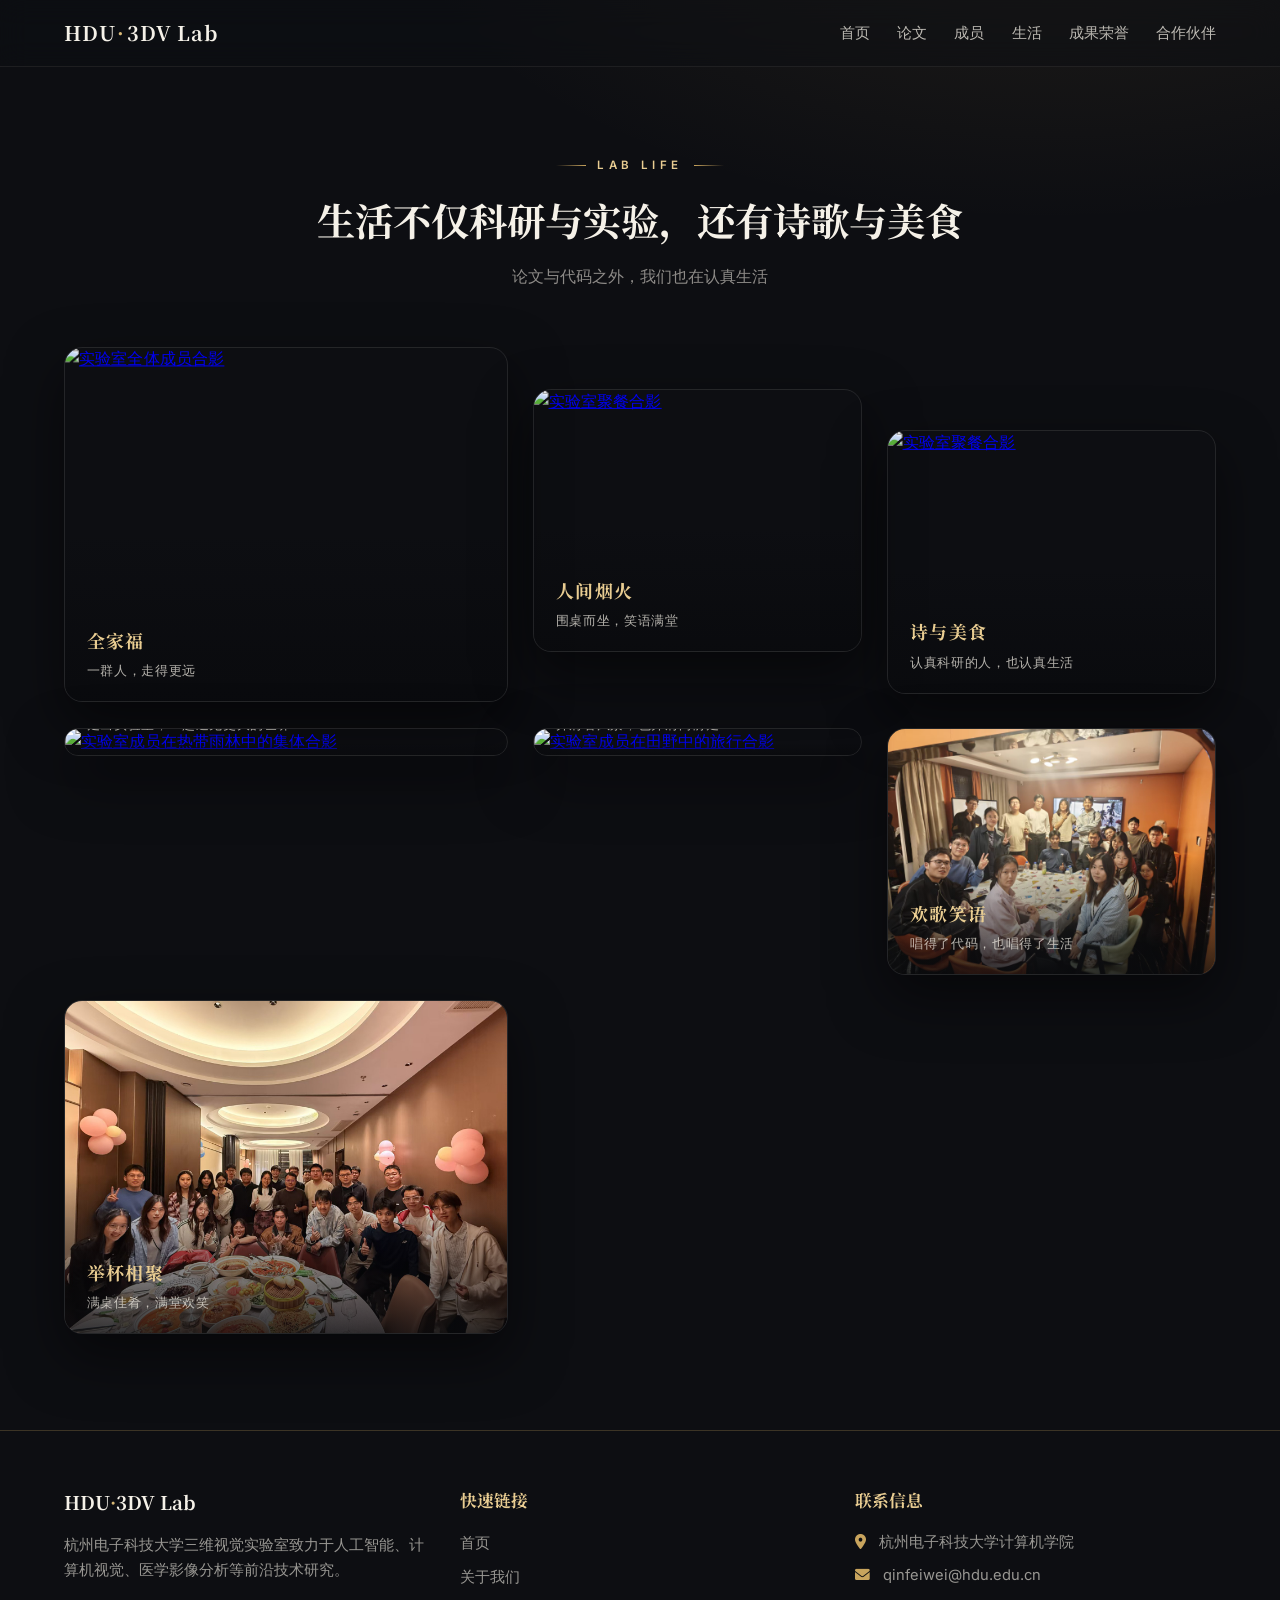
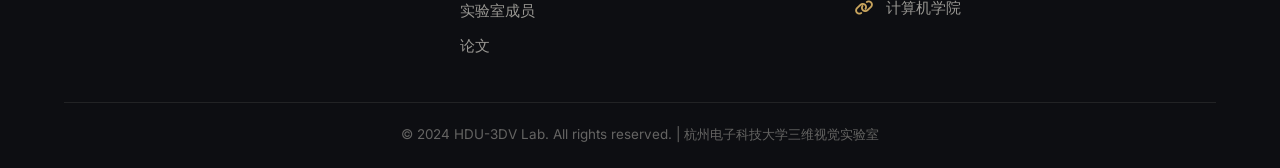
==== commit 949ca1d5: "生活页新增两张团建合影（K歌欢聚、聚餐举杯）" ====
--- a/life.html
+++ b/life.html
@@ -78,6 +78,20 @@
                         <em>并肩看风景，也并肩向前走</em>
                     </figcaption>
                 </figure>
+                <figure class="life-photo life-photo--uncropped reveal-item">
+                    <a class="life-photo-link" href="assets/life/group-ktv.jpg" data-life-photo><img src="assets/life/group-ktv.jpg" alt="实验室成员K歌团建合影" loading="lazy" decoding="async" width="1600" height="1200"></a>
+                    <figcaption>
+                        <span>欢歌笑语</span>
+                        <em>唱得了代码，也唱得了生活</em>
+                    </figcaption>
+                </figure>
+                <figure class="life-photo life-photo--uncropped reveal-item">
+                    <a class="life-photo-link" href="assets/life/group-dinner-balloons.jpg" data-life-photo><img src="assets/life/group-dinner-balloons.jpg" alt="实验室成员聚餐合影" loading="lazy" decoding="async" width="1600" height="1200"></a>
+                    <figcaption>
+                        <span>举杯相聚</span>
+                        <em>满桌佳肴，满堂欢笑</em>
+                    </figcaption>
+                </figure>
             </div>
         </div>
     </section>
--- a/styles.css
+++ b/styles.css
@@ -1241,6 +1241,24 @@
     line-height: 1.7;
 }
 
+.news-certificate-link {
+    color: var(--gold-deep);
+    font-size: 0.85rem;
+    font-weight: 600;
+    letter-spacing: 0.02em;
+    white-space: nowrap;
+    text-decoration: none;
+    border-bottom: 1px solid rgba(200, 164, 93, 0.45);
+    padding-bottom: 1px;
+    cursor: zoom-in;
+    transition: color 0.2s ease, border-color 0.2s ease;
+}
+
+.news-certificate-link:hover {
+    color: var(--text);
+    border-color: var(--gold-deep);
+}
+
 .news-pagination {
     max-width: 980px;
     margin: 2.25rem auto 0;
